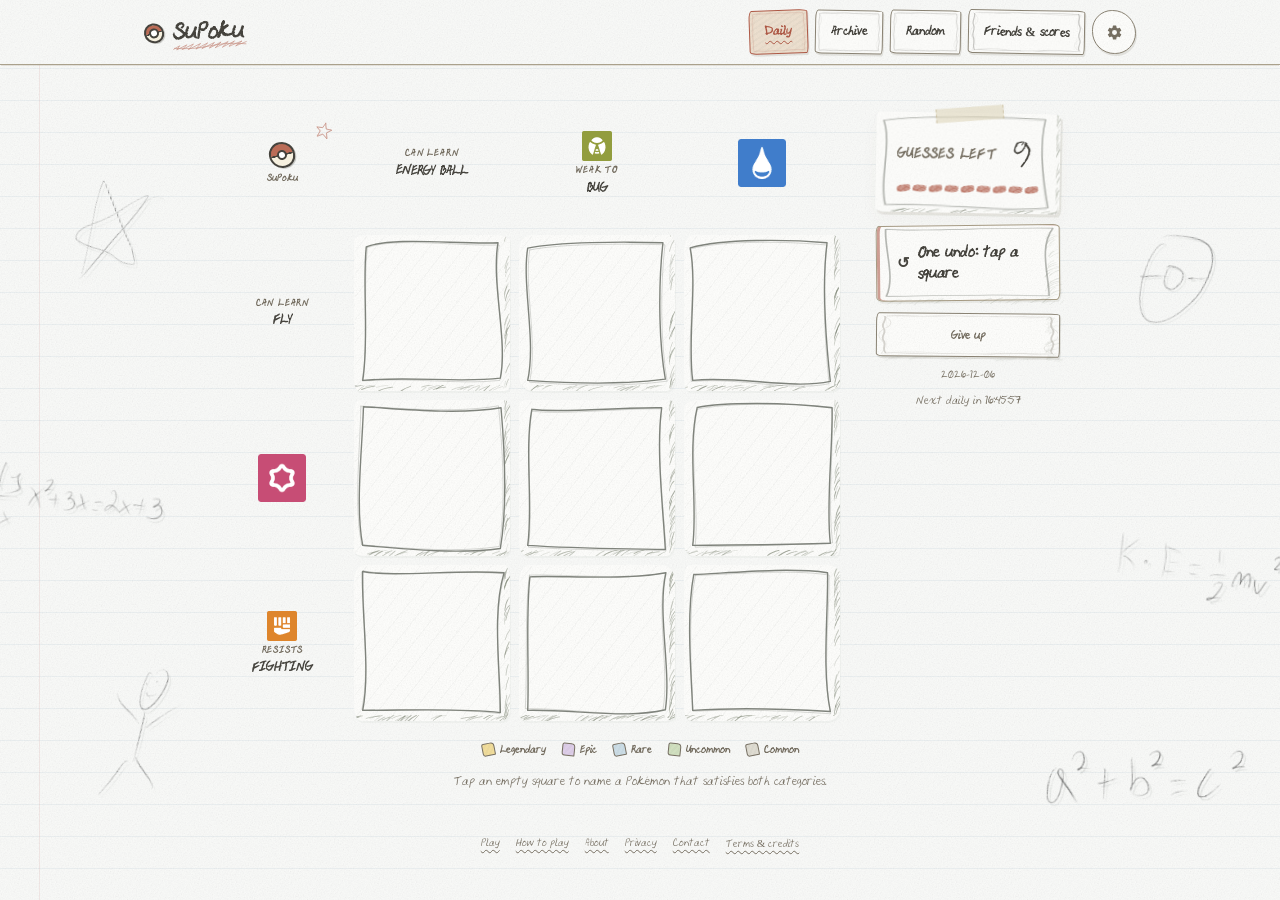
==== index.html @ bc1ccc9e "Initial commit: SuPoku daily Pokémon trivia grid Includes saved progress across reloads, a daily puz" ====
<!DOCTYPE html>
<html lang="en">
<head>
<meta charset="utf-8">
<meta name="viewport" content="width=device-width, initial-scale=1">
<title>SuPoku</title>
<meta name="description" content="Play SuPoku, a daily Pokémon trivia grid. Match row and column clues, find nine Pokémon, and try a fresh random puzzle in a paper-and-pencil style.">
<script src="theme.js"></script>
<script src="api-config.js"></script>
<script src="api-client.js"></script>
<link rel="stylesheet" href="style.css">
<link rel="stylesheet" href="social.css">
<!-- SITE META START -->
<!-- SITE META END -->
</head>
<body>

<header class="topbar">
  <div class="brand"><span class="ball"></span> SuPoku</div>
  <div class="topbar-actions">
    <button id="btn-daily" class="pill is-active">Daily</button>
    <button id="btn-archive" class="pill">Archive</button>
    <button id="btn-random" class="pill">Random</button>
    <button id="btn-community" class="pill">Friends & scores</button>

    <div class="settings">
      <button id="btn-settings" class="cog" aria-label="Settings" aria-expanded="false">
        <svg viewBox="0 0 24 24" width="17" height="17" aria-hidden="true">
          <path fill="currentColor" d="M19.4 13a7.8 7.8 0 0 0 0-2l2-1.6a.5.5 0 0 0 .1-.6l-1.9-3.2a.5.5 0 0 0-.6-.2l-2.4 1a7.4 7.4 0 0 0-1.7-1L14.5 2.6a.5.5 0 0 0-.5-.4h-3.8a.5.5 0 0 0-.5.4L9.3 5.4a7.4 7.4 0 0 0-1.7 1l-2.4-1a.5.5 0 0 0-.6.2L2.7 8.8a.5.5 0 0 0 .1.6L4.8 11a7.8 7.8 0 0 0 0 2l-2 1.6a.5.5 0 0 0-.1.6l1.9 3.2a.5.5 0 0 0 .6.2l2.4-1a7.4 7.4 0 0 0 1.7 1l.4 2.8a.5.5 0 0 0 .5.4h3.8a.5.5 0 0 0 .5-.4l.4-2.8a7.4 7.4 0 0 0 1.7-1l2.4 1a.5.5 0 0 0 .6-.2l1.9-3.2a.5.5 0 0 0-.1-.6ZM12 15.5A3.5 3.5 0 1 1 15.5 12 3.5 3.5 0 0 1 12 15.5Z"/>
        </svg>
      </button>

      <div class="settings-pop" id="settings-pop" hidden>
        <div class="set-title">Appearance</div>
        <label class="switch-row theme-switch">
          <span>Dark theme</span>
          <input type="checkbox" id="opt-dark" data-theme-toggle>
          <span class="switch" aria-hidden="true"></span>
        </label>
        <div class="set-title">Images</div>
        <label class="switch-row">
          <span>Pixel sprites</span>
          <input type="checkbox" id="opt-sprites">
          <span class="switch" aria-hidden="true"></span>
        </label>
        <p class="set-note">Off uses the official 2D artwork.</p>
      </div>
    </div>
  </div>
</header>

<!-- Hand-drawn decorations supplied for this page; they sit behind the game and never capture taps. -->
<div class="doodle-layer" aria-hidden="true">
  <img class="doodle doodle-star" src="assets/doodles/01star.png" alt="">
  <img class="doodle doodle-eye" src="assets/doodles/03eye.png" alt="">
  <img class="doodle doodle-differential" src="assets/doodles/02differentialequation.png" alt="">
  <img class="doodle doodle-kinetic" src="assets/doodles/06kineticenergy.png" alt="">
  <img class="doodle doodle-stick" src="assets/doodles/04stickfigure.png" alt="">
  <img class="doodle doodle-pythagorean" src="assets/doodles/05pythagoreantheorem.png" alt="">
</div>

<main id="app" hidden>
  <div class="board-wrap">
    <div class="board" id="board"><!-- built by app.js --></div>

    <aside class="scorepanel">
      <div class="panel-card guess-card">
        <div class="guess-head">
          <span class="score-label">Guesses left</span>
          <span class="score-value" id="guesses">9</span>
        </div>
        <div class="pips" id="pips"></div>
      </div>

      <div class="panel-card undo-card" id="undo-card">
        <span class="undo-icon" aria-hidden="true">&#8634;</span>
        <span id="undo-note">One undo</span>
      </div>

      <button id="btn-giveup" class="ghost wide">Give up</button>
      <div class="score-sub" id="puzzle-id"></div>
      <div class="score-sub next-daily" id="next-daily" aria-live="off"></div>
    </aside>
  </div>

  <div class="legend" id="legend"></div>

  <p class="hint" id="hint">Tap an empty square to name a Pokémon that satisfies both categories.</p>
</main>

<div id="loading" class="loading">Loading the Pokédex…</div>
<noscript><p class="hint">SuPoku needs JavaScript to run the puzzle. You can still read <a href="how-to-play.html">how to play</a> and the site information below.</p></noscript>

<!-- Guess dialog -->
<div class="overlay" id="overlay" hidden>
  <div class="sheet" role="dialog" aria-modal="true" aria-labelledby="sheet-title">
    <button class="sheet-close" id="sheet-close" aria-label="Close">&times;</button>
    <div class="sheet-crit" id="sheet-title">
      <div class="crit"><span id="c-row-icon"></span><span class="crit-top" id="c-row-top"></span><span class="crit-main" id="c-row"></span></div>
      <span class="crit-x">&times;</span>
      <div class="crit"><span id="c-col-icon"></span><span class="crit-top" id="c-col-top"></span><span class="crit-main" id="c-col"></span></div>
    </div>
    <div class="answer-count" id="answer-count"></div>
    <div class="sheet-miss" id="sheet-miss" hidden></div>
    <button id="btn-undo-square" class="undo-square" hidden>&#8634; Undo this square</button>
    <input id="search" type="text" placeholder="Search all 1330 Pokémon…" autocomplete="off" spellcheck="false">
    <ul id="results" class="results"></ul>
  </div>
</div>

<!-- Result summary -->
<div class="overlay" id="done-overlay" hidden>
  <div class="sheet sheet-done">
    <button class="sheet-close" id="done-close" aria-label="Close">&times;</button>
    <div id="done-main">
      <h2 id="done-title">Grid complete</h2>
      <p id="done-sub"></p>
      <div id="done-grid" class="done-grid"></div>
      <p class="done-tip">Tap any square to see every answer.</p>
      <p class="done-score" id="done-score"></p>
      <p class="done-hint" id="done-hint"></p>
      <button id="btn-again" class="primary">New random grid</button>
      <p class="done-next" id="done-next"></p>
    </div>
    <div id="done-answers" class="done-answers" hidden>
      <button id="answers-back" class="ghost answers-back" type="button">&larr; Back to results</button>
      <h2 id="answers-title" class="answers-title"></h2>
      <p id="answers-meta" class="answers-meta"></p>
      <ul id="answers-list" class="results answers-list"></ul>
      <p id="answers-note" class="answers-note"></p>
    </div>
  </div>
</div>

<!-- Puzzle archive -->
<div class="overlay" id="archive-overlay" hidden>
  <div class="sheet sheet-archive" role="dialog" aria-modal="true" aria-labelledby="archive-heading">
    <button class="sheet-close" id="archive-close" aria-label="Close">&times;</button>
    <h2 id="archive-heading">Puzzle archive</h2>
    <p class="archive-sub">Replay any past daily grid for practice. Archive games are saved in this browser and do not count toward the leaderboard.</p>
    <form id="archive-form" class="archive-form">
      <label for="archive-date">Pick a date</label>
      <input type="date" id="archive-date" required>
      <button class="primary">Play</button>
    </form>
    <ul id="archive-list" class="archive-list"></ul>
  </div>
</div>

<!-- Undo confirmation -->
<div class="overlay" id="confirm-overlay" hidden>
  <div class="sheet sheet-confirm" role="dialog" aria-modal="true">
    <h2>Undo this square?</h2>
    <p id="confirm-sub"></p>
    <div class="confirm-actions">
      <button id="btn-confirm-no" class="ghost">Keep it</button>
      <button id="btn-confirm-yes" class="primary">Undo it</button>
    </div>
  </div>
</div>

<div id="toast" class="toast" hidden></div>

<script src="app.js?v=archive-1"></script>
<script src="social.js"></script>
<!-- SITE FOOTER START -->
<footer class="site-footer"><nav aria-label="Site information"><a href="index.html">Play</a><a href="how-to-play.html">How to play</a><a href="about.html">About</a><a href="privacy.html">Privacy</a><a href="contact.html">Contact</a><a href="terms.html">Terms & credits</a></nav></footer>
<!-- SITE FOOTER END -->
</body>
</html>
---- style.css ----
@font-face {
  font-family: "Scapholene";
  src: url("assets/fonts/Scapholene.ttf") format("truetype");
  font-weight: 400;
  font-style: normal;
  font-display: swap;
}

:root {
  --bg: #f3efe5;
  --card: #faf7ef;
  --ink: #45433d;
  --muted: #756e61;
  --line: #bab2a1;
  --accent: #ad5845;
  --bad: #a34449;

  --radius: 14px;
  --radius-sm: 10px;

  /* Board metrics. The row-header column is narrower than the play squares so
     the squares get the space, and the Pokemon sits small inside its square. */
  --cell: 116px;
  --head: 96px;
  --gap: 8px;
  --mon: 54px;

  --shadow-sm: 0 1px 2px rgba(16, 24, 40, .05);
  --shadow-md: 0 4px 14px rgba(16, 24, 40, .07);
  --shadow-lg: 0 18px 46px rgba(16, 24, 40, .22);
}

* { box-sizing: border-box; }

/* author display rules must not defeat the hidden attribute */
[hidden] { display: none !important; }

body {
  margin: 0;
  font-family: "Segoe Print", "Bradley Hand", "Chalkboard SE", cursive;
  background: var(--bg);
  color: var(--ink);
  -webkit-font-smoothing: antialiased;
  -webkit-tap-highlight-color: transparent;
}

button { font-family: inherit; }

/* ------------------------------------------------------------- topbar --- */
.topbar {
  display: flex; align-items: center; justify-content: space-between;
  gap: 16px; padding: 11px 20px;
  background: var(--card); border-bottom: 1px solid var(--line);
  position: sticky; top: 0; z-index: 40;
}
.brand {
  display: flex; align-items: center; gap: 9px;
  font-size: 18px; font-weight: 800; letter-spacing: -.01em;
}
.ball {
  width: 20px; height: 20px; border-radius: 50%; flex: none;
  background: linear-gradient(180deg, var(--accent) 0 48%, #fff 48% 52%, #f3f5f8 52% 100%);
  border: 2px solid var(--ink); position: relative;
}
.ball::after {
  content: ""; position: absolute; inset: 0; margin: auto;
  width: 6px; height: 6px; border-radius: 50%;
  background: #fff; border: 2px solid var(--ink);
}
.topbar-actions { display: flex; gap: 7px; align-items: center; }

.pill {
  border: 1px solid var(--line); background: var(--card); color: var(--muted);
  font: inherit; font-size: 13px; font-weight: 600;
  padding: 7px 15px; border-radius: 999px; cursor: pointer;
  transition: background .12s, color .12s, border-color .12s;
}
.pill:hover { color: var(--ink); }
.pill.is-active { background: var(--ink); border-color: var(--ink); color: #fff; }

/* ------------------------------------------------------------ settings --- */
.settings { position: relative; }
.cog {
  display: flex; align-items: center; justify-content: center;
  width: 33px; height: 33px; padding: 0;
  border: 1px solid var(--line); border-radius: 50%;
  background: var(--card); color: var(--muted); cursor: pointer;
  transition: color .12s, border-color .12s;
}
.cog:hover, .cog[aria-expanded="true"] { color: var(--ink); border-color: var(--muted); }

.settings-pop {
  position: absolute; top: 42px; right: 0; z-index: 60;
  width: 212px; padding: 13px 14px;
  background: var(--card); border: 1px solid var(--line);
  border-radius: 12px; box-shadow: var(--shadow-lg);
}
.set-title {
  font-size: 10px; font-weight: 700; letter-spacing: .08em;
  text-transform: uppercase; color: var(--muted); margin-bottom: 9px;
}
.switch-row {
  display: flex; align-items: center; justify-content: space-between;
  gap: 10px; font-size: 13px; font-weight: 600; cursor: pointer;
}
.switch-row input { position: absolute; opacity: 0; pointer-events: none; }
.switch {
  position: relative; flex: none; width: 38px; height: 22px;
  border-radius: 999px; background: var(--line); transition: background .15s;
}
.switch::after {
  content: ""; position: absolute; top: 3px; left: 3px;
  width: 16px; height: 16px; border-radius: 50%;
  background: #fff; box-shadow: 0 1px 3px rgba(0, 0, 0, .25);
  transition: transform .15s;
}
.switch-row input:checked + .switch { background: var(--accent); }
.switch-row input:checked + .switch::after { transform: translateX(16px); }
.switch-row input:focus-visible + .switch { outline: 2px solid var(--ink); outline-offset: 2px; }
.set-note { margin: 9px 0 0; font-size: 11px; color: var(--muted); line-height: 1.45; }

/* -------------------------------------------------------------- board --- */
main { padding: 26px 16px 56px; }

.board-wrap {
  display: flex; align-items: flex-start; justify-content: center;
  gap: 26px; flex-wrap: wrap;
}

.board {
  display: grid;
  grid-template-columns: var(--head) repeat(3, var(--cell));
  grid-template-rows: var(--head) repeat(3, var(--cell));
  gap: var(--gap);
}

/* category headers */
.cat {
  display: flex; flex-direction: column; align-items: center; justify-content: center;
  gap: 3px; padding: 4px; text-align: center; line-height: 1.15;
  overflow: hidden;
}
.cat-top {
  font-size: 9px; font-weight: 700; letter-spacing: .08em;
  color: var(--muted); text-transform: uppercase;
}
.cat-main {
  font-size: 13px; font-weight: 800; text-transform: uppercase;
  letter-spacing: -.01em; overflow-wrap: anywhere;
}
.cat-icon { width: 30px; height: 30px; object-fit: contain; margin-bottom: 1px; }
/* a plain type clue is shown as its icon alone, so give it the whole square */
.cat-icon-solo { width: 48px; height: 48px; object-fit: contain; }
.crit-icon-solo { width: 42px; height: 42px; object-fit: contain; }

/* inline type icon, used in search results */
.ticon { width: 16px; height: 16px; object-fit: contain; vertical-align: -3px; }
.crit-icon { width: 28px; height: 28px; object-fit: contain; margin-bottom: 3px; }

.corner {
  display: flex; flex-direction: column; align-items: center; justify-content: center;
  gap: 5px;
}
.corner .ball { width: 26px; height: 26px; }
.corner small {
  font-size: 10px; font-weight: 800; color: var(--muted);
  letter-spacing: .02em;
}

/* play squares */
.cell {
  position: relative;
  background: var(--card); border: 1px solid var(--line);
  border-radius: var(--radius-sm); box-shadow: var(--shadow-sm);
  cursor: pointer; padding: 6px 5px; overflow: hidden;
  display: flex; flex-direction: column; align-items: center; justify-content: center;
  gap: 3px;
  transition: box-shadow .12s, border-color .12s, transform .12s;
}
.cell:hover:not(.filled):not(.locked) {
  border-color: var(--accent);
  box-shadow: 0 0 0 2px rgba(227, 53, 13, .16), var(--shadow-sm);
}
.cell.filled, .cell.locked { cursor: default; }
.cell img { width: var(--mon); height: var(--mon); object-fit: contain; }
.cell .cname {
  font-size: 9.5px; font-weight: 700; text-align: center; line-height: 1.2;
  max-width: 100%; overflow: hidden; overflow-wrap: anywhere;
  display: -webkit-box; -webkit-line-clamp: 2; -webkit-box-orient: vertical;
}
.cell.miss { background: #fdf0f1; border-color: #f0c8cd; }
.cell.miss .cname { color: var(--bad); }

/* a filled square you can still spend the undo on */
.cell.undoable { cursor: pointer; }
.cell.undoable:hover { box-shadow: 0 0 0 2px rgba(123, 135, 148, .35), var(--shadow-sm); }

/* a square whose free retry has been spent */
.cell.used-retry::after {
  content: ""; position: absolute; top: 6px; right: 6px;
  width: 6px; height: 6px; border-radius: 50%; background: #e78b96;
}

@keyframes shake {
  0%,100% { transform: translateX(0); }
  25% { transform: translateX(-6px); }
  75% { transform: translateX(6px); }
}
.shake { animation: shake .28s; }

/* ------------------------------------------------------------- rarity --- */
/* Tint by how many other players gave the same answer. */
.cell.tier-legendary,
.cell.tier-epic,
.cell.tier-rare,
.cell.tier-uncommon,
.cell.tier-common { border-width: 2px; }

.tier-legendary { background: #ffd873; border-color: #c08a00; }
.tier-epic      { background: #d7bdfa; border-color: #6d28d9; }
.tier-rare      { background: #a9d2fb; border-color: #1667c8; }
.tier-uncommon  { background: #98e3b0; border-color: #17833f; }
.tier-common    { background: #cfd8e5; border-color: #74839a; }

.rarity {
  position: absolute; top: 5px; left: 5px;
  font-size: 9px; font-weight: 800;
  padding: 1.5px 5px; border-radius: 6px;
  background: #fff; color: var(--ink);
  box-shadow: 0 1px 2px rgba(0, 0, 0, .14);
}

.legend {
  display: flex; flex-wrap: wrap; gap: 7px 15px;
  justify-content: center; margin-top: 24px;
  font-size: 10.5px; font-weight: 600; color: var(--muted);
}
.legend-item { display: flex; align-items: center; gap: 5px; }
.legend-item i {
  width: 13px; height: 13px; border-radius: 3px;
  border: 1px solid; display: inline-block;
}

/* ---------------------------------------------------------- scorepanel --- */
.scorepanel { display: flex; flex-direction: column; gap: 9px; width: 166px; }

.panel-card {
  background: var(--card); border: 1px solid var(--line);
  border-radius: 12px; padding: 12px 14px; box-shadow: var(--shadow-sm);
}

.guess-head { display: flex; align-items: baseline; justify-content: space-between; gap: 8px; }
.score-label {
  font-size: 10px; font-weight: 700; letter-spacing: .07em;
  color: var(--muted); text-transform: uppercase; line-height: 1.3;
}
.score-value { font-size: 30px; font-weight: 800; line-height: 1; font-variant-numeric: tabular-nums; }

/* nine bars, one per guess, dimming as they are spent */
.pips { display: flex; gap: 4px; margin-top: 11px; }
.pip { flex: 1; height: 5px; border-radius: 3px; background: var(--accent); }
.pip.spent { background: var(--line); }

.undo-card {
  display: flex; align-items: center; gap: 8px;
  font-size: 12px; font-weight: 600; padding: 11px 13px;
}
.undo-icon { font-size: 15px; line-height: 1; }
.undo-card.is-ready { color: var(--ink); box-shadow: inset 3px 0 0 var(--accent), var(--shadow-sm); }
.undo-card.is-spent { color: var(--muted); border-style: dashed; background: transparent; box-shadow: none; }
.undo-card.is-spent .undo-icon { opacity: .45; }

.score-sub { font-size: 11px; color: var(--muted); text-align: center; }

.ghost {
  border: 1px solid var(--line); background: var(--card); color: var(--muted);
  font: inherit; font-size: 12px; font-weight: 600;
  padding: 10px 14px; border-radius: 10px; cursor: pointer;
  transition: color .12s, border-color .12s;
}
.ghost:hover { color: var(--bad); border-color: var(--bad); }
.ghost:disabled { opacity: .4; cursor: default; }
.ghost:disabled:hover { color: var(--muted); border-color: var(--line); }
.ghost.wide { width: 100%; }

.hint { text-align: center; color: var(--muted); font-size: 12.5px; margin-top: 18px; }
.loading { text-align: center; padding: 80px 20px; color: var(--muted); }

/* -------------------------------------------------------------- sheet --- */
.overlay {
  position: fixed; inset: 0; background: rgba(20, 28, 38, .55);
  display: flex; align-items: flex-start; justify-content: center;
  padding: 7vh 14px 14px; z-index: 50;
  overflow-y: auto;
}
.sheet {
  background: var(--card); border-radius: var(--radius); width: 100%; max-width: 430px;
  padding: 22px; position: relative; box-shadow: var(--shadow-lg);
}
.sheet-close {
  position: absolute; top: 8px; right: 10px; border: 0; background: none;
  width: 32px; height: 32px; font-size: 24px; line-height: 1;
  color: var(--muted); cursor: pointer;
}
.sheet-close:hover { color: var(--ink); }

.sheet-crit { display: flex; align-items: center; justify-content: center; gap: 14px; margin-bottom: 16px; }
.crit { text-align: center; flex: 1; min-width: 0; }
.crit-top {
  display: block; font-size: 9.5px; font-weight: 700; letter-spacing: .09em;
  color: var(--muted); text-transform: uppercase;
}
.crit-main { display: block; font-size: 15px; font-weight: 800; text-transform: uppercase; overflow-wrap: anywhere; }
.crit-x { color: var(--muted); font-size: 18px; flex: none; }

.answer-count {
  text-align: center; font-size: 12px; font-weight: 600; color: var(--muted);
  margin: -6px 0 13px;
}
.sheet-miss {
  text-align: center; font-size: 12.5px; font-weight: 600;
  color: var(--bad); margin: -6px 0 12px;
}
.undo-square {
  display: block; margin: 0 auto 12px;
  border: 1px solid var(--line); background: var(--card); color: var(--muted);
  font: inherit; font-size: 12px; font-weight: 600;
  padding: 8px 14px; border-radius: 8px; cursor: pointer;
}
.undo-square:hover { color: var(--ink); border-color: var(--muted); }

#search {
  width: 100%; font: inherit; font-size: 16px; padding: 11px 13px;
  border: 1px solid var(--line); border-radius: 9px; outline: none;
}
#search:focus { border-color: var(--accent); }

.results { list-style: none; margin: 10px 0 0; padding: 0; max-height: 44vh; overflow-y: auto; }
.results li {
  display: flex; align-items: center; gap: 10px; padding: 6px 8px;
  border-radius: 8px; cursor: pointer;
}
.results li:hover, .results li.sel { background: #f1f4f9; }
.results img { width: 40px; height: 40px; object-fit: contain; flex: none; }
.results .rname { font-size: 14px; font-weight: 600; }
.results .rmeta { font-size: 11px; color: var(--muted); }
.results .empty { color: var(--muted); font-size: 13px; padding: 10px 8px; cursor: default; }

/* --------------------------------------------------------- done sheet --- */
.sheet-done { text-align: center; max-width: 400px; }
.sheet-done h2 { margin: 4px 0 4px; font-size: 22px; }
.sheet-done p { margin: 0 0 14px; color: var(--muted); font-size: 14px; }
.done-grid {
  display: grid; grid-template-columns: repeat(3, 1fr); gap: 6px;
  margin-bottom: 16px; font-size: 11px;
}
.done-grid > button {
  background: #f1f4f9; border-radius: 8px; padding: 8px 4px;
  display: flex; flex-direction: column; align-items: center; gap: 3px;
}
.done-grid img { width: 42px; height: 42px; object-fit: contain; }
.done-grid img.faded { opacity: .45; }
.done-grid .miss-txt { color: var(--muted); }
.done-score { margin: 0 0 6px; font-size: 12.5px; font-weight: 700; color: var(--ink); }
.done-hint { font-size: 12px; color: var(--muted); margin: 0 0 14px; }

/* nearest-neighbour only where a real pixel sprite is being shown */
body.pixel-art img.poke, img.poke.is-sprite { image-rendering: pixelated; }

.sheet-confirm { text-align: center; max-width: 360px; }
.sheet-confirm h2 { margin: 4px 0 8px; font-size: 19px; }
.sheet-confirm p { margin: 0 0 18px; color: var(--muted); font-size: 13.5px; }
.confirm-actions { display: flex; gap: 10px; }
.confirm-actions .ghost, .confirm-actions .primary { flex: 1; padding: 11px 14px; }

.primary {
  border: 0; background: var(--accent); color: #fff; font: inherit;
  font-size: 14px; font-weight: 700; padding: 12px 22px;
  border-radius: 10px; cursor: pointer; width: 100%;
}
.primary:hover { filter: brightness(1.06); }

/* -------------------------------------------------------------- toast --- */
.toast {
  position: fixed; left: 50%; bottom: 22px; transform: translateX(-50%);
  background: var(--ink); color: #fff; font-size: 13px; font-weight: 600;
  padding: 11px 18px; border-radius: 10px; z-index: 80;
  box-shadow: 0 8px 24px rgba(0, 0, 0, .25); max-width: calc(100vw - 28px);
  text-align: center;
}
.toast b { color: #ffb4a6; }

/* Sketchbook finish: local paper grain, uneven pencil contours, soft pigment. */
body {
  min-height: 100vh;
  background-image: url("assets/paper-grain.svg"),
    radial-gradient(ellipse at 45% 20%, #fffdf680, transparent 75%);
}

.topbar {
  background: var(--bg) url("assets/paper-grain.svg");
  border-bottom: 1px solid #aaa18c;
  box-shadow: 0 2px 0 -1px #aaa18c40;
  padding: 14px max(24px, calc((100vw - 1000px) / 2));
}
.brand { font-size: 24px; font-weight: 700; transform: rotate(-2deg); }
.ball {
  border-radius: 48% 52% 46% 54%;
  background: linear-gradient(175deg, #ba6c57 0 46%, var(--ink) 47% 53%, #f6f0df 54%);
  box-shadow: 1px 1px 0 #45433d40;
}
.pill, .cog, .ghost, .undo-square, .primary {
  border: 1px solid #898273;
  border-radius: 5px 12px 4px 10px / 10px 4px 12px 5px;
  background-image: url("assets/paper-grain.svg");
  box-shadow: 1px 2px 0 #514a3520;
}
.pill { color: var(--ink); }
.pill.is-active {
  color: var(--accent); border-color: var(--accent); background-color: #efe1cf;
  background-image: repeating-linear-gradient(-38deg, transparent 0 4px, #ad584510 4px 5px);
  transform: rotate(-2deg);
}
.cog { border-radius: 46% 54% 48% 52%; }
.cell {
  border: 1.5px solid #8c877a;
  border-radius: 4px 8px 5px 9px / 8px 4px 9px 4px;
  background-image: url("assets/paper-grain.svg");
  box-shadow: 1px 2px 0 #61564020, inset 0 0 15px #aa926708;
}
.cell:nth-child(3n) { border-radius: 8px 4px 9px 3px / 4px 9px 3px 8px; }
.cell::before {
  content: ""; position: absolute; inset: 2px; pointer-events: none;
  border: 1px solid #655b4220; border-radius: inherit;
}
.cell:hover:not(.filled):not(.locked) {
  background-color: #f2e8d6; border-color: var(--accent);
  box-shadow: 1px 2px 0 #ad584535; transform: translateY(-2px);
}
.cat-main, .crit-main { font-weight: 700; }
.cat-icon, .cat-icon-solo, .crit-icon, .crit-icon-solo { filter: saturate(.7); }
.panel-card, .settings-pop, .sheet {
  background-image: url("assets/paper-grain.svg");
  border: 1px solid #a59a83;
  border-radius: 3px 7px 4px 9px / 8px 3px 8px 4px;
  box-shadow: 2px 3px 0 #675b3c13, 0 8px 18px #675b3c09;
}
.scorepanel { padding-top: 12px; }
.guess-card { position: relative; padding-top: 19px; transform: rotate(1deg); }
.guess-card::before {
  content: ""; position: absolute; top: -7px; left: 32%; width: 36%; height: 14px;
  background: #dbc89c85; border-left: 1px dashed #b3a17970; border-right: 1px dashed #b3a17970;
  transform: rotate(-5deg);
}
.score-value { font-weight: 400; }
.pip { border-radius: 40% 20% 30% 10%; height: 6px; transform: rotate(-6deg); }
.pip:nth-child(even) { transform: rotate(4deg); }
.undo-card.is-ready { box-shadow: inset 3px 0 0 #ad584590, 1px 2px 0 #514a3515; }
.legend { margin-top: 30px; }
.legend-item i { border-radius: 35% 20% 30% 15%; background-image: url("assets/paper-grain.svg"); }
.hint { max-width: 540px; margin: 20px auto 0; line-height: 1.8; }
.tier-legendary { background-color: #f0dc9b; border-color: #a58a3f; }
.tier-epic { background-color: #ddcde8; border-color: #9377a4; }
.tier-rare { background-color: #cbdce5; border-color: #6b8fa5; }
.tier-uncommon { background-color: #d0dfbf; border-color: #7e9568; }
.tier-common { background-color: #dedbd1; border-color: #938d7e; }
.cell.miss { background-color: #f1dcd5; border-color: #bf8782; }
.rarity { background: #faf7efd9; box-shadow: none; border-radius: 2px 5px 3px 4px; }
.overlay { background: #3e392c66; backdrop-filter: blur(2px); }
.sheet { box-shadow: 5px 8px 0 #30261618, 0 18px 50px #30261626; }
#search {
  color: var(--ink); background: #fffdf660 url("assets/paper-grain.svg");
  border: 1px solid #9e9380; border-bottom: 2px solid #807563;
  border-radius: 5px 3px 8px 3px;
}
#search::placeholder { color: var(--muted); opacity: 1; }
.results li:hover, .results li.sel, .done-grid > button { background: #e9e1d1; }
.primary { border-color: #8c4839; }
.toast { background: #514c42 url("assets/paper-grain.svg"); border-radius: 4px 9px 5px 7px; }
button:focus-visible, .cell:focus-visible, #search:focus-visible {
  outline: 2px dashed var(--accent); outline-offset: 4px;
}
@media (prefers-reduced-motion: reduce) {
  *, *::before, *::after { animation: none !important; transition: none !important; }
}

/* Size the grid from its container, including when scrollbars take up space. */
html { -webkit-text-size-adjust: 100%; }
body { min-height: 100svh; }
main {
  width: 100%; max-width: 1040px; margin-inline: auto;
  padding: clamp(18px, 4svh, 48px) 24px max(20px, env(safe-area-inset-bottom));
}
.topbar {
  padding-block: 10px;
  padding-left: max(16px, env(safe-area-inset-left), calc((100% - 992px) / 2));
  padding-right: max(16px, env(safe-area-inset-right), calc((100% - 992px) / 2));
}
.brand { white-space: nowrap; }
.topbar-actions { flex: none; }
.pill, .cog, .ghost, .primary, .undo-square, .sheet-close { min-height: 44px; }
.cog, .sheet-close { width: 44px; }
.settings-pop { top: calc(100% + 10px); max-width: calc(100vw - 32px); }
.board-wrap { flex-wrap: nowrap; gap: clamp(18px, 3vw, 36px); }
.board {
  width: min(62vw, max(340px, calc(100svh - 230px)), 620px);
  flex: none; aspect-ratio: 1;
  grid-template-columns: minmax(0, .8fr) repeat(3, minmax(0, 1fr));
  grid-template-rows: minmax(0, .8fr) repeat(3, minmax(0, 1fr));
  gap: clamp(5px, 1vw, 9px);
}
.cat, .cell { min-width: 0; min-height: 0; }
.cell img { width: min(48%, 72px); height: auto; aspect-ratio: 1; flex-shrink: 1; min-height: 0; }
.cell .cname { font-size: clamp(9px, .85vw, 12px); }
.cat-main { font-size: clamp(11px, 1.1vw, 15px); }
.cat-top { font-size: clamp(8px, .8vw, 10px); }
.scorepanel { width: 184px; flex: none; padding-top: 12px; gap: 12px; }
.score-label { font-size: 11px; }
.undo-card { line-height: 1.6; }
.legend { margin-top: 22px; font-size: 11px; gap: 7px 16px; }
.hint { margin-top: 14px; font-size: 13px; }
.overlay {
  padding: max(16px, env(safe-area-inset-top)) max(12px, env(safe-area-inset-right)) max(16px, env(safe-area-inset-bottom)) max(12px, env(safe-area-inset-left));
  align-items: center; overscroll-behavior: contain;
}
.sheet { max-height: calc(100dvh - 32px); overflow-y: auto; overscroll-behavior: contain; }
.sheet-crit { padding-inline: 16px; }
.sheet-close { top: 2px; right: 2px; }
.results { max-height: min(44dvh, 380px); overscroll-behavior: contain; }
.results li { min-height: 48px; }
#search { min-height: 48px; }

@media (max-width: 759px) {
  main { padding: 18px 12px max(16px, env(safe-area-inset-bottom)); }
  .board-wrap { flex-direction: column; align-items: center; gap: 18px; }
  .board {
    /* Keep the board large enough to read on short screens; the page can scroll. */
    width: min(100%, 500px, max(280px, calc(100svh - 280px)));
  }
  .scorepanel {
    width: min(100%, 500px, max(280px, calc(100svh - 280px)));
    padding-top: 0; display: grid; grid-template-columns: minmax(0, 1fr) minmax(0, 1fr);
    gap: 8px 10px; align-items: stretch;
  }
  .guess-card { grid-row: span 2; display: flex; flex-direction: column; justify-content: center; padding: 16px 12px; }
  .guess-head { gap: 5px; }
  .score-label { font-size: 10px; }
  .undo-card { padding: 6px 10px; font-size: 11px; line-height: 1.4; }
  .scorepanel .ghost.wide { width: 100%; padding: 5px 10px; }
  .score-sub { grid-column: 1 / -1; font-size: 10px; }
  .legend { margin-top: 16px; font-size: 10px; gap: 5px 12px; }
  .hint { font-size: 12px; max-width: 440px; margin-top: 10px; line-height: 1.6; }
  .cat-main { font-size: clamp(10px, 2.5vw, 13px); }
  .cat-top { font-size: clamp(8px, 1.8vw, 9px); letter-spacing: .03em; }
  .cell .cname { font-size: clamp(8px, 2vw, 11px); }
  .rarity { font-size: 8px; padding: 1px 3px; top: 3px; left: 3px; }
  .cat-icon { width: 25px; height: 25px; }
  .cat-icon-solo { width: 38px; height: 38px; }
  .corner small { font-size: 9px; }
}
@media (max-width: 400px) {
  .topbar { padding-inline: 10px; gap: 6px; }
  .brand { font-size: 18px; gap: 5px; }
  .topbar-actions { gap: 5px; }
  .pill { padding: 6px 9px; font-size: 12px; }
  .cat { padding: 2px; gap: 2px; }
  .cell { padding: 4px 3px; gap: 2px; }
  .sheet { padding: 22px 12px 14px; }
  .crit-main { font-size: 12px; }
}
@media (max-height: 500px) and (min-width: 600px) {
  main { padding-top: 12px; }
  .board-wrap { flex-direction: row; align-items: flex-start; }
  .board { width: min(55%, max(260px, calc(100svh - 90px))); }
  .scorepanel { display: flex; width: 170px; padding-top: 10px; }
  .legend { margin-top: 14px; }
  .overlay { align-items: flex-start; }
}
@media (max-width: 400px) and (max-height: 650px) {
  main { padding-top: 10px; padding-bottom: 10px; }
  .board { width: min(100%, max(260px, calc(100svh - 305px))); }
  .board-wrap { gap: 12px; }
  .guess-card { padding: 12px 8px; }
  .score-value { font-size: 26px; }
  .legend { margin-top: 10px; font-size: 9px; gap: 4px 9px; }
  .legend-item { gap: 4px; }
  .legend-item i { width: 10px; height: 10px; }
  .hint { margin-top: 8px; font-size: 10px; line-height: 1.5; }
}

/* Crawlable information pages keep the same sketchbook treatment. */
a { color: var(--accent); text-underline-offset: 3px; }
a:focus-visible { outline: 2px dashed var(--accent); outline-offset: 4px; }
.info-page .brand { color: var(--ink); text-decoration: none; }
.info-page .topbar > .pill { display: inline-flex; align-items: center; text-decoration: none; }
.document-page { max-width: 760px; padding-block: 28px 32px; }
.document-page article {
  padding: clamp(18px, 4vw, 36px); background: var(--card) url("assets/paper-grain.svg");
  border: 1px solid var(--line); border-radius: 4px 9px 5px 7px;
  line-height: 1.85; font-family: "Segoe UI", system-ui, sans-serif; font-size: 16px;
  overflow-wrap: anywhere;
}
.document-page h1, .document-page h2 { font-family: "Segoe Print", "Bradley Hand", cursive; line-height: 1.5; }
.document-page h1 { font-size: clamp(25px, 5vw, 34px); margin: 0 0 20px; }
.document-page h2 { font-size: 20px; margin: 28px 0 10px; }
.document-page p { margin: 0 0 16px; }
.document-page li { margin-block: 8px; }
.document-page ul, .document-page ol { padding-left: 24px; }
.draft-note { padding: 12px; border: 1px dashed var(--accent); background: #efe1cf; }
.site-footer { max-width: 820px; margin: 0 auto; padding: 8px 12px max(14px, env(safe-area-inset-bottom)); }
.site-footer nav { display: flex; flex-wrap: wrap; justify-content: center; gap: 0 16px; }
.site-footer a { display: inline-flex; align-items: center; min-height: 44px; font-size: 11px; color: var(--muted); }
@media (max-width: 400px) { .site-footer nav { gap: 0 12px; } }

.theme-switch { margin-bottom: 16px; }
.switch-row { min-height: 44px; }
.theme-footer { text-align: center; padding: 0 12px 24px; }
:root { color-scheme: light; }
:root[data-theme="dark"] {
  color-scheme: dark;
  --bg: #242522;
  --card: #30322d;
  --ink: #e5e0d3;
  --muted: #b5b2a6;
  --line: #656759;
  --accent: #e4a28b;
  --bad: #eda4a5;
  --shadow-sm: 0 1px 2px #0003;
  --shadow-lg: 0 18px 46px #0006;
}
[data-theme="dark"] body {
  background-image: url("assets/paper-grain.svg"), radial-gradient(ellipse at 45% 20%, #d7ceb408, transparent 75%);
}
[data-theme="dark"] .topbar { border-bottom-color: var(--line); box-shadow: 0 2px 0 -1px #0005; }
[data-theme="dark"] .ball { background: linear-gradient(175deg, #ae705c 0 46%, #c6beab 47% 53%, #42443b 54%); }
[data-theme="dark"] .ball::after { background: #393b34; }
[data-theme="dark"] :is(.pill, .cog, .ghost, .undo-square) { border-color: #858674; }
[data-theme="dark"] .pill.is-active { background-color: #493b32; border-color: var(--accent); }
[data-theme="dark"] .cell { border-color: #878979; box-shadow: 1px 2px 0 #0004, inset 0 0 15px #0001; }
[data-theme="dark"] .cell::before { border-color: #cbc6af22; }
[data-theme="dark"] .cell:hover:not(.filled):not(.locked) { background-color: #454137; border-color: var(--accent); box-shadow: 1px 2px 0 #0005; }
[data-theme="dark"] :is(.panel-card, .settings-pop, .sheet) { border-color: #777866; box-shadow: 2px 3px 0 #0003, 0 8px 18px #0002; }
[data-theme="dark"] .guess-card::before { background: #ac9d6870; }
[data-theme="dark"] .undo-card.is-ready { box-shadow: inset 3px 0 0 var(--accent), 1px 2px 0 #0003; }
[data-theme="dark"] .overlay { background: #11140fd1; }
[data-theme="dark"] #search { background: #242620 url("assets/paper-grain.svg"); border-color: #8e8c77; }
[data-theme="dark"] #search:focus { border-color: var(--accent); }
[data-theme="dark"] :is(.results li:hover, .results li.sel, .done-grid > button) { background: #44463c; }
[data-theme="dark"] .primary { background-color: #a65842; color: #fff5e9; border-color: #d38d72; }
[data-theme="dark"] .tier-legendary { background-color: #554b2b; border-color: #ba9c53; }
[data-theme="dark"] .tier-epic { background-color: #4a3d56; border-color: #b79bc8; }
[data-theme="dark"] .tier-rare { background-color: #334955; border-color: #88b1c6; }
[data-theme="dark"] .tier-uncommon { background-color: #3c4c32; border-color: #a0b785; }
[data-theme="dark"] .tier-common { background-color: #44453d; border-color: #a3a08d; }
[data-theme="dark"] .cell.miss { background-color: #563738; border-color: #c98c8a; }
[data-theme="dark"] .rarity { background: #252720e8; }
[data-theme="dark"] .switch { background: #626654; }
[data-theme="dark"] .switch-row input:checked + .switch { background: #b76e55; }
[data-theme="dark"] .draft-note { background: #493b32; }
[data-theme="dark"] .theme-footer [aria-pressed="true"] { color: var(--accent); border-color: var(--accent); }

/* Retraced pencil lines stay on decorative layers, leaving text and hit areas crisp. */
:root { --pencil: #6f695a; --hatch: #766c5410; }
:root[data-theme="dark"] { --pencil: #b8b6a2; --hatch: #ddd3b510; }
.cell, [data-theme="dark"] .cell {
  border-style: solid;
  border-radius: 3% 2% 4% 2% / 2% 4% 2% 3%;
  box-shadow: 1px 2px 0 var(--hatch);
  background-image: url("assets/paper-grain.svg"), repeating-linear-gradient(128deg, transparent 0 9px, var(--hatch) 9px 10px, transparent 10px 14px);
}
.cell::before, [data-theme="dark"] .cell::before {
  inset: 0; border: 0; border-radius: 0;
  background: var(--pencil); opacity: .75;
  mask: url("assets/sketch-frame.svg") center / 100% 100% no-repeat;
}
.cell:nth-child(3n)::before { transform: rotate(180deg); }
.cell:not([class*="tier-"]):not(.miss),
[data-theme="dark"] .cell:not([class*="tier-"]):not(.miss) { border-color: transparent; }
.cell:nth-child(4n)::before { transform: scaleX(-1); }
.panel-card, .settings-pop, .sheet, .document-page article { position: relative; }
.panel-card::after, .settings-pop::after, .sheet::after, .document-page article::after {
  content: ""; position: absolute; inset: 1px; pointer-events: none;
  background: var(--pencil); opacity: .35;
  mask: url("assets/sketch-frame.svg") center / 100% 100% no-repeat;
}
.pill, .ghost, .undo-square, .primary {
  position: relative;
  border-radius: 3px 9px 2px 7px / 9px 2px 8px 3px;
}
.pill::after, .ghost::after, .undo-square::after, .primary::after {
  content: ""; position: absolute; inset: 1px; pointer-events: none;
  background: currentColor; opacity: .28;
  mask: url("assets/sketch-frame.svg") center / 100% 100% no-repeat;
}
.pill.is-active, [data-theme="dark"] .pill.is-active {
  background-image: repeating-linear-gradient(-32deg, transparent 0 3px, var(--hatch) 3px 5px), url("assets/paper-grain.svg");
  text-decoration: underline wavy; text-underline-offset: 5px; text-decoration-thickness: 1px;
}
.brand { position: relative; }
.brand::after {
  content: ""; position: absolute; left: 28px; right: -3px; bottom: -5px; height: 8px;
  background: var(--accent); opacity: .65; pointer-events: none;
  mask: url("assets/scribble.svg") center / 100% 100% no-repeat;
  transform: rotate(-2deg);
}
.pips { gap: 2px; }
.pip {
  height: 10px; border-radius: 0;
  mask: url("assets/scribble.svg") center / 100% 100% no-repeat;
}
.legend-item i {
  background-image: repeating-linear-gradient(125deg, transparent 0 2px, var(--hatch) 2px 4px);
  border-radius: 2px 4px 1px 3px; transform: rotate(-7deg);
}
.legend-item:nth-child(even) i { transform: rotate(6deg); }
.cat-main { transform: rotate(-1deg); }
.cat:nth-child(even) .cat-main { transform: rotate(1deg); }
.score-value { position: relative; left: -8px; transform: rotate(-5deg); }
#search, [data-theme="dark"] #search {
  border-bottom-style: dashed; border-bottom-width: 2px;
  border-radius: 3px 8px 2px 4px / 7px 2px 6px 3px;
}
.site-footer a { text-decoration-style: wavy; text-decoration-thickness: 1px; }

/* The supplied iPad sketches float in the page margins like notebook doodles. */
.doodle-layer {
  position: fixed; inset: 0; overflow: hidden; pointer-events: none; z-index: 0;
}
.doodle {
  position: absolute; display: block; height: auto; width: var(--doodle-size);
  opacity: .62; mix-blend-mode: multiply;
  filter: contrast(1.55) drop-shadow(var(--doodle-x, 2px) var(--doodle-y, 3px) 0 #59615b55);
  user-select: none;
}
.doodle-star {
  --doodle-size: clamp(72px, 9vw, 132px); --doodle-x: 2px; --doodle-y: 4px;
  left: max(8px, calc((100vw - 1160px) / 2)); top: 19vh; transform: rotate(-12deg);
}
.doodle-eye {
  --doodle-size: clamp(56px, 7vw, 96px); --doodle-x: 3px; --doodle-y: 2px;
  right: max(10px, calc((100vw - 1160px) / 2)); top: 25vh; transform: rotate(8deg);
}
.doodle-differential {
  --doodle-size: clamp(122px, 15vw, 220px); --doodle-x: 2px; --doodle-y: 4px;
  left: max(-28px, calc((100vw - 1330px) / 2)); top: 50vh; transform: rotate(-5deg);
}
.doodle-kinetic {
  --doodle-size: clamp(110px, 14vw, 200px); --doodle-x: 4px; --doodle-y: 3px;
  right: max(-20px, calc((100vw - 1300px) / 2)); top: 59vh; transform: rotate(4deg);
}
.doodle-stick {
  --doodle-size: clamp(72px, 9vw, 125px); --doodle-x: 2px; --doodle-y: 4px;
  left: max(12px, calc((100vw - 1120px) / 2)); bottom: 11vh; transform: rotate(-7deg);
}
.doodle-pythagorean {
  --doodle-size: clamp(132px, 17vw, 250px); --doodle-x: 3px; --doodle-y: 3px;
  right: max(-25px, calc((100vw - 1230px) / 2)); bottom: 9vh; transform: rotate(3deg);
}
body > :is(.topbar, main, .loading, .site-footer) { position: relative; z-index: 1; }
[data-theme="dark"] .topbar { z-index: 40; }
[data-theme="light"] .topbar, :root:not([data-theme="dark"]) .topbar { z-index: 40; }
[data-theme="dark"] .doodle {
  opacity: .48; mix-blend-mode: screen;
  filter: invert(1) contrast(1.55) drop-shadow(var(--doodle-x, 2px) var(--doodle-y, 3px) 0 #eee8d075);
}
@media (max-width: 759px) {
  .doodle { opacity: .42; }
  .doodle-star { --doodle-size: 64px; left: 1%; top: 18vh; }
  .doodle-eye { --doodle-size: 54px; right: 1%; top: 24vh; }
  .doodle-differential { --doodle-size: 104px; left: -9%; top: 53vh; }
  .doodle-kinetic { --doodle-size: 96px; right: -8%; top: 61vh; }
  .doodle-stick { --doodle-size: 68px; left: 2%; bottom: 10vh; }
  .doodle-pythagorean { --doodle-size: 120px; right: -10%; bottom: 8vh; }
  [data-theme="dark"] .doodle { opacity: .34; }
}
@media (max-width: 400px) {
  .doodle-star { top: 15vh; }
  .doodle-eye { top: 21vh; }
  .doodle-differential { top: 49vh; }
  .doodle-kinetic { top: 57vh; }
}

/* Correct answers sit on tiny, imperfect paper cut-outs. */
:root {
  --cutout-paper: #fffefa;
  --cutout-line: #76786f;
  --cutout-shadow: #59615b55;
}
:root[data-theme="dark"] {
  --cutout-paper: #ebe8dc;
  --cutout-line: #575b53;
  --cutout-shadow: #080b09b8;
}
.cell.filled .poke-cutout {
  position: relative; z-index: 0; isolation: isolate;
  display: flex; align-items: center; justify-content: center;
  width: min(52%, 78px); aspect-ratio: 1; flex: none;
  transform: rotate(var(--cutout-tilt, -2deg));
  /* The shadow is painted by the image below so it follows the Pokémon silhouette. */
  filter: none;
}
.cell.filled .poke-cutout::before {
  /* The mask uses the artwork's alpha channel, so the paper follows the silhouette. */
  content: ""; position: absolute; z-index: -2; inset: 0;
  background: var(--cutout-line); opacity: .65;
  -webkit-mask-image: var(--cutout-image); mask-image: var(--cutout-image);
  -webkit-mask-position: center; mask-position: center;
  -webkit-mask-repeat: no-repeat; mask-repeat: no-repeat;
  -webkit-mask-size: 100% 100%; mask-size: 100% 100%;
  transform: scale(1.14);
}
.cell.filled .poke-cutout::after {
  content: ""; position: absolute; z-index: -1; inset: 0;
  background: var(--cutout-paper);
  -webkit-mask-image: var(--cutout-image); mask-image: var(--cutout-image);
  -webkit-mask-position: center; mask-position: center;
  -webkit-mask-repeat: no-repeat; mask-repeat: no-repeat;
  -webkit-mask-size: 100% 100%; mask-size: 100% 100%;
  transform: scale(1.09);
}
.cell.filled .poke-cutout .poke {
  position: relative; z-index: 0;
  width: 100%; height: 100%; object-fit: contain;
  /* Multiple one-pixel offsets create a crisp paper border around the alpha silhouette. */
  filter:
    drop-shadow(2px 0 0 var(--cutout-paper))
    drop-shadow(-2px 0 0 var(--cutout-paper))
    drop-shadow(0 2px 0 var(--cutout-paper))
    drop-shadow(0 -2px 0 var(--cutout-paper))
    drop-shadow(1px 1px 0 var(--cutout-paper))
    drop-shadow(-1px -1px 0 var(--cutout-paper))
    drop-shadow(0 0 1px var(--cutout-line))
    drop-shadow(var(--cutout-x, 2px) var(--cutout-y, 3px) 1px var(--cutout-shadow));
}
.cell.cutout-0 .poke-cutout { --cutout-tilt: -3deg; --cutout-x: 2px; --cutout-y: 4px; }
.cell.cutout-1 .poke-cutout { --cutout-tilt: 2deg; --cutout-x: 3px; --cutout-y: 2px; }
.cell.cutout-2 .poke-cutout { --cutout-tilt: -1deg; --cutout-x: 1px; --cutout-y: 4px; }
.cell.cutout-3 .poke-cutout { --cutout-tilt: 3deg; --cutout-x: 4px; --cutout-y: 3px; }
.cell.cutout-4 .poke-cutout { --cutout-tilt: -2deg; --cutout-x: 2px; --cutout-y: 2px; }
.cell.cutout-5 .poke-cutout { --cutout-tilt: 1deg; --cutout-x: 4px; --cutout-y: 4px; }

/* White notepad stock with faint ruling and pencil-hatched drop shadows. */
:root {
  --bg: #fafbf9;
  --card: #fffffd;
  --line: #babdb6;
  --pencil: #72766e;
  --hatch: #6972690b;
  --notepad-rule: #7498b51c;
  --notepad-margin: #c97d7d27;
  --scribble-shadow: #5f685347;
}


:root[data-theme="dark"] {
  --notepad-rule: #9aafbc0e;
  --notepad-margin: #d39a8e19;
  --scribble-shadow: #080c08a6;
}
body, [data-theme="dark"] body {
  background-image: url("assets/paper-grain.svg"),
    linear-gradient(90deg, transparent 0 39px, var(--notepad-margin) 39px 40px, transparent 40px),
    repeating-linear-gradient(0deg, transparent 0 31px, var(--notepad-rule) 31px 32px);
}
.topbar { background-image: url("assets/paper-grain.svg"); }
.cell, [data-theme="dark"] .cell, .guess-card {
  /* Border-image paints beyond the box without clipping its contents or moving it. */
  border-image-source: url("assets/pencil-shadow.svg");
  border-image-slice: 12;
  border-image-width: 0 7px 7px 0;
  border-image-outset: 0 3px 3px 0;
  border-image-repeat: round;
}
.panel-card, .settings-pop, .sheet, .ghost, .primary, .undo-square, .document-page article {
  isolation: isolate;
}
.panel-card::before, .settings-pop::before, .sheet::before,
.ghost::before, .primary::before, .undo-square::before, .document-page article::before {
  content: ""; position: absolute; inset: 5px -5px -5px 5px;
  border-radius: inherit; pointer-events: none; z-index: -1;
  background: repeating-linear-gradient(128deg, transparent 0 2px, var(--scribble-shadow) 2px 3px, transparent 3px 5px);
  /* Only expose an L-shaped strip, so the paper and text stay clean. */
  clip-path: polygon(calc(100% - 6px) 0, 100% 0, 100% 100%, 0 100%, 0 calc(100% - 6px), calc(100% - 6px) calc(100% - 6px));
}
/* The guess card already uses its first decorative layer for the tape. */
.guess-card::before {
  inset: auto; top: -7px; left: 32%; width: 36%; height: 14px;
  z-index: 1; clip-path: none; border-radius: 0;
  background: #ddd3b78c;
}
[data-theme="dark"] .guess-card::before { background: #ac9d6870; }
.guess-card { filter: drop-shadow(2px 3px 0 var(--hatch)); }
.cell.tier-legendary { --pencil: #a58a3f; }
.cell.tier-epic { --pencil: #9377a4; }
.cell.tier-rare { --pencil: #6b8fa5; }
.cell.tier-uncommon { --pencil: #7e9568; }
.cell.tier-common { --pencil: #938d7e; }
.cell.miss { --pencil: var(--bad); }
[data-theme="dark"] .cell.tier-legendary { --pencil: #ba9c53; }
[data-theme="dark"] .cell.tier-epic { --pencil: #b79bc8; }
[data-theme="dark"] .cell.tier-rare { --pencil: #88b1c6; }
[data-theme="dark"] .cell.tier-uncommon { --pencil: #a0b785; }
[data-theme="dark"] .cell.tier-common { --pencil: #a3a08d; }
@media (max-width: 560px) {
  body, [data-theme="dark"] body {
    background-image: url("assets/paper-grain.svg"),
      repeating-linear-gradient(0deg, transparent 0 27px, var(--notepad-rule) 27px 28px);
  }
}

/* Loose doodle marks rather than perfectly repeated pencil hatching. */
.cell::before, [data-theme="dark"] .cell::before { opacity: .9; }
.cell:nth-child(3n + 1)::before { transform: rotate(180deg) scaleX(-1); }
.cell:nth-child(3n + 2)::before { transform: scaleY(-1); }
.panel-card::after, .settings-pop::after, .sheet::after, .document-page article::after { opacity: .5; }
.panel-card:not(.guess-card)::before, .settings-pop::before, .sheet::before,
.ghost::before, .primary::before, .undo-square::before, .document-page article::before {
  background: var(--scribble-shadow);
  mask: url("assets/doodle-shadow.svg") 0 0 / 18px 18px repeat;
}
.corner { position: relative; }
.corner::after {
  content: ""; position: absolute; width: 20px; height: 20px;
  right: 9%; top: 16%; pointer-events: none;
  background: var(--accent); opacity: .65;
  mask: url("assets/doodle-star.svg") center / contain no-repeat;
  transform: rotate(13deg);
}
.ball { transform: rotate(-9deg); }
.pill:not(.is-active) { transform: rotate(1deg); }
.scorepanel > .undo-card { transform: rotate(-.6deg); }
.scorepanel > .ghost { transform: rotate(.5deg); }
.legend-item:nth-child(odd) i { transform: rotate(-11deg); }

/* Individually drawn contours and full-length shadows; no repeating shadow tiles. */
.cell:nth-child(6) { --box-outline: url("assets/freeform-1.svg"); --box-shadow: url("assets/freeform-shadow-1.svg"); border-radius: 9% 9% 3% 3% / 4% 4% 4% 7%; }
.cell:nth-child(7) { --box-outline: url("assets/freeform-2.svg"); --box-shadow: url("assets/freeform-shadow-2.svg"); border-radius: 9% 3% 6% 9% / 9% 7% 8% 10%; }
.cell:nth-child(8) { --box-outline: url("assets/freeform-3.svg"); --box-shadow: url("assets/freeform-shadow-3.svg"); border-radius: 6% 5% 7% 3% / 10% 6% 5% 8%; }
.cell:nth-child(10) { --box-outline: url("assets/freeform-4.svg"); --box-shadow: url("assets/freeform-shadow-4.svg"); border-radius: 4% 4% 5% 8% / 7% 4% 5% 3%; }
.cell:nth-child(11) { --box-outline: url("assets/freeform-5.svg"); --box-shadow: url("assets/freeform-shadow-5.svg"); border-radius: 4% 5% 6% 6% / 4% 3% 10% 7%; }
.cell:nth-child(12) { --box-outline: url("assets/freeform-6.svg"); --box-shadow: url("assets/freeform-shadow-6.svg"); border-radius: 8% 3% 3% 7% / 6% 9% 5% 7%; }
.cell:nth-child(14) { --box-outline: url("assets/freeform-7.svg"); --box-shadow: url("assets/freeform-shadow-7.svg"); border-radius: 8% 3% 6% 5% / 9% 10% 7% 9%; }
.cell:nth-child(15) { --box-outline: url("assets/freeform-8.svg"); --box-shadow: url("assets/freeform-shadow-8.svg"); border-radius: 7% 9% 9% 5% / 10% 10% 3% 5%; }
.cell:nth-child(16) { --box-outline: url("assets/freeform-9.svg"); --box-shadow: url("assets/freeform-shadow-9.svg"); border-radius: 4% 8% 9% 5% / 8% 6% 7% 7%; }

.board .cell:nth-child(n)::before {
  mask-image: var(--box-outline); transform: none; opacity: .9;
}
.cell, [data-theme="dark"] .cell {
  border-image-source: var(--box-shadow);
  border-image-slice: 16;
  border-image-width: 0 9px 9px 0;
  border-image-outset: 0 3px 3px 0;
  border-image-repeat: stretch;
}
.guess-card { border-image-source: url("assets/freeform-shadow-4.svg"); border-image-slice: 16; border-image-repeat: stretch; }
.panel-card::after, .settings-pop::after, .sheet::after, .document-page article::after {
  mask-image: url("assets/freeform-3.svg");
}
.undo-card::after { mask-image: url("assets/freeform-7.svg"); }
.panel-card:not(.guess-card)::before, .settings-pop::before, .sheet::before,
.ghost::before, .primary::before, .undo-square::before, .document-page article::before {
  inset: 1px -5px -6px 2px; clip-path: none;
  mask: url("assets/freeform-shadow-6.svg") center / 100% 100% no-repeat;
}
.ghost::before, .undo-square::before { mask-image: url("assets/freeform-shadow-2.svg"); }
.sheet::before { mask-image: url("assets/freeform-shadow-8.svg"); }

/* Keep the settings card floating over the page instead of expanding the header. */
.settings-pop {
  position: absolute;
  top: calc(100% + 10px);
  right: 0;
  z-index: 60;
}

/* Scapholène by Scapholène; original font and license retained in assets/fonts. */
body, .document-page article, .document-page h1, .document-page h2 {
  font-family: "Scapholene", "Segoe Print", cursive;
}
input, button, select, textarea, code { font-family: inherit; }
.guess-card { padding: 22px 20px 18px; }
.guess-head { gap: 10px; align-items: center; }
.score-label { font-size: 15px; line-height: 1.2; }
.score-value { font-size: 38px; flex: none; }
.undo-card { padding: 16px 20px; font-size: 16px; line-height: 1.3; }
.undo-icon { flex: none; }
#undo-note { min-width: 0; overflow-wrap: anywhere; }
.scorepanel .panel-card::after { inset: 0; }
.pips { margin-top: 10px; }
.document-page article { font-size: 20px; line-height: 1.6; }
@media (max-width: 759px) {
  .guess-card { padding: 20px 16px 16px; }
  .guess-head { gap: 8px; }
  .score-label { font-size: 14px; }
  .score-value { font-size: 34px; }
  .undo-card { padding: 12px 17px; font-size: 14px; }
}
@media (max-width: 400px) and (max-height: 650px) {
  .guess-card { padding: 18px 15px 15px; }
  .score-label { font-size: 13px; }
  .score-value { font-size: 30px; }
  .undo-card { padding: 11px 16px; font-size: 13px; }
}

/* ------------------------------------------- archive, answers, countdown --- */
.done-grid > button {
  font: inherit; color: inherit; border: 1px solid transparent; cursor: pointer;
}
.done-grid > button:hover, .done-grid > button:focus-visible { border-color: var(--accent); outline: none; }
.done-tip { font-size: 12px !important; margin: -8px 0 12px !important; }
.done-next, .next-daily { font-size: 11.5px; color: var(--muted); font-variant-numeric: tabular-nums; }
.done-next { margin: 12px 0 0; }
.next-daily { margin-top: 2px; }

.sheet-done { overflow-x: hidden; }
.done-answers { text-align: left; }
.answers-back { font-size: 12px; padding: 6px 12px; margin-bottom: 10px; }
.answers-title { font-size: 17px !important; margin: 0 0 2px !important; text-align: center; }
.answers-title .crit-x { color: var(--muted); font-size: 14px; }
.answers-meta, .answers-note { text-align: center; font-size: 12.5px !important; margin: 0 0 6px !important; }
.answers-note { margin: 10px 0 0 !important; }
.answers-list { max-height: 50vh; }
.answers-list li { cursor: default; }
.answers-list li .rname { flex: 1; }
.answers-list li.mine { background: #efe1cf; box-shadow: inset 3px 0 0 var(--accent); }
.answers-list li em { font-size: 11px; color: var(--accent); font-style: normal; font-weight: 700; }
.ans-pct {
  font-size: 11px; font-weight: 700; padding: 2px 7px; border-radius: 9px;
  border: 1px solid var(--line); color: var(--ink); font-variant-numeric: tabular-nums;
}

.sheet-archive { max-width: 400px; overflow-x: hidden; }
.sheet-archive h2 { margin: 4px 0 6px; font-size: 21px; }
.archive-sub { margin: 0 0 14px; color: var(--muted); font-size: 13px; }
.archive-form { display: flex; align-items: center; gap: 8px; margin-bottom: 14px; flex-wrap: wrap; }
.archive-form label { font-size: 13px; font-weight: 700; }
.archive-form input {
  flex: 1; min-width: 140px; font: inherit; font-size: 14px; padding: 8px 10px;
  border: 1px solid var(--line); border-radius: 8px; background: var(--card); color: var(--ink);
}
.archive-form .primary { width: auto; padding: 9px 18px; }
.archive-list { list-style: none; margin: 0; padding: 0; max-height: 46vh; overflow-y: auto; }
.archive-list button {
  width: 100%; display: flex; justify-content: space-between; align-items: center; gap: 10px;
  font: inherit; font-size: 13.5px; color: var(--ink); background: none; border: 0;
  border-bottom: 1px dashed var(--line); padding: 9px 6px; cursor: pointer; text-align: left;
}
.archive-list button:hover, .archive-list button:focus-visible { background: #e9e1d1; outline: none; }
.arch-day small { color: var(--muted); font-size: 11px; margin-left: 4px; }
.arch-status { font-size: 12px; color: var(--muted); white-space: nowrap; }
.arch-status.won { color: #17833f; font-weight: 700; }
.arch-status.done { color: var(--ink); }
.arch-status.progress { color: var(--accent); font-weight: 700; }

[data-theme="dark"] .answers-list li.mine { background: #493b32; }
[data-theme="dark"] .archive-list button:hover,
[data-theme="dark"] .archive-list button:focus-visible { background: #44463c; }
[data-theme="dark"] .arch-status.won { color: #8fd8a6; }
@media (max-width: 560px) {
  .topbar-actions { flex-wrap: wrap; justify-content: flex-end; }
}
---- social.css ----
.social-dialog {
  width: min(680px, calc(100% - 24px)); max-height: calc(100dvh - 32px);
  padding: 28px; margin: auto; overflow: auto; overscroll-behavior: contain;
  color: var(--ink); background: var(--card) url('assets/paper-grain.svg');
  border: 2px solid var(--ink); border-radius: 8px 15px 9px 12px;
  box-shadow: 5px 7px 0 var(--line); font: inherit; font-size: 20px;
}
.social-dialog::backdrop { background: #16182088; backdrop-filter: blur(2px); }
.social-dialog h2 { margin: 0 32px 8px 0; }
.social-dialog h3, .social-dialog h4 { margin: 18px 0 8px; }
.social-dialog p { line-height: 1.45; margin: 12px 0; }
.social-dialog button { font: inherit; padding: 8px 12px; color: var(--ink); background: var(--card); border: 1.5px solid var(--ink); border-radius: 8px 5px 11px 6px; cursor: pointer; }
.social-dialog button[aria-pressed="true"] { box-shadow: 2px 3px 0 var(--muted); text-decoration: underline; text-underline-offset: 5px; }
.social-dialog button:disabled { opacity: .55; cursor: wait; }
.social-dialog :focus-visible { outline: 3px solid var(--accent); outline-offset: 3px; }
.social-dialog .sheet-close { padding: 0; border: 0; }
.social-tabs { display: flex; flex-wrap: wrap; gap: 9px; margin: 14px 0; }
.social-form { display: grid; gap: 12px; margin: 18px 0; }
.social-form label { display: grid; gap: 5px; }
.social-form input:not([type="checkbox"]) { width: 100%; min-width: 0; padding: 10px 12px; font: inherit; color: var(--ink); background: var(--card); border: 1.5px solid var(--ink); border-radius: 7px 4px 9px 5px; }
.social-form .social-check { display: flex; align-items: flex-start; gap: 10px; }
.social-note { color: var(--muted); font-size: 18px; }
#social-message { color: var(--bad); }
#social-message:empty { display: none; }
.social-table-wrap { overflow-x: auto; margin: 18px 0; }
.social-dialog table { width: 100%; border-collapse: collapse; text-align: left; }
.social-dialog td,.social-dialog th { padding: 10px 8px; border-bottom: 1px dashed var(--line); overflow-wrap: anywhere; }
.social-dialog th { font-weight: normal; color: var(--muted); }
.social-metrics { display: grid; grid-template-columns: repeat(auto-fit,minmax(100px,1fr)); gap: 10px; }
.social-metrics p { display: grid; gap: 6px; text-align: center; }
.social-metrics strong { font-size: 30px; }
.social-heatmap { display: grid; grid-template-columns: repeat(12,1fr); gap: 5px; }
.social-heatmap span { aspect-ratio: 1; background: var(--card); border: 1px solid var(--line); border-radius: 3px 5px 2px 4px; }
.social-heatmap .played { background: var(--line); }
.social-heatmap .won { background: var(--ink); }
.social-dialog details { margin-top: 24px; }
.social-dialog a { color: inherit; }
.sheet-done > button { margin: 5px; }
@media (max-width: 620px) {
  .topbar { flex-wrap: wrap; justify-content: center; gap: 8px; }
  .topbar-actions { flex-wrap: wrap; justify-content: center; }
  .social-dialog { padding: 22px 14px; }
  .social-dialog td,.social-dialog th { padding: 8px 4px; }
}
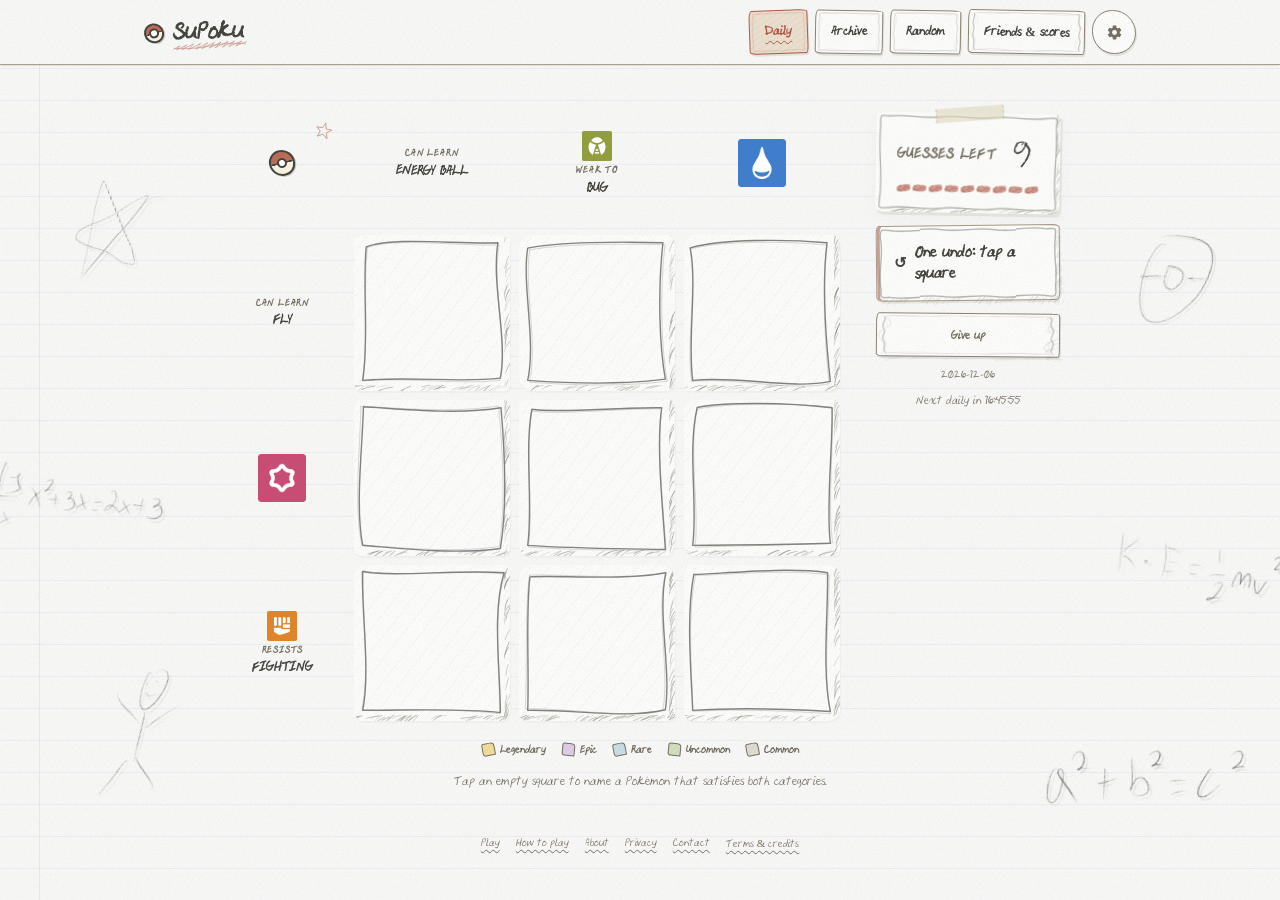
==== commit f131cadc: "Remove the duplicate SuPoku label from the grid corner The title already appears in the top bar; the" ====
--- a/index.html
+++ b/index.html
@@ -161,7 +161,7 @@
 
 <div id="toast" class="toast" hidden></div>
 
-<script src="app.js?v=archive-1"></script>
+<script src="app.js?v=archive-2"></script>
 <script src="social.js"></script>
 <!-- SITE FOOTER START -->
 <footer class="site-footer"><nav aria-label="Site information"><a href="index.html">Play</a><a href="how-to-play.html">How to play</a><a href="about.html">About</a><a href="privacy.html">Privacy</a><a href="contact.html">Contact</a><a href="terms.html">Terms & credits</a></nav></footer>
--- a/style.css
+++ b/style.css
@@ -162,10 +162,6 @@
   gap: 5px;
 }
 .corner .ball { width: 26px; height: 26px; }
-.corner small {
-  font-size: 10px; font-weight: 800; color: var(--muted);
-  letter-spacing: .02em;
-}
 
 /* play squares */
 .cell {
@@ -556,7 +552,6 @@
   .rarity { font-size: 8px; padding: 1px 3px; top: 3px; left: 3px; }
   .cat-icon { width: 25px; height: 25px; }
   .cat-icon-solo { width: 38px; height: 38px; }
-  .corner small { font-size: 9px; }
 }
 @media (max-width: 400px) {
   .topbar { padding-inline: 10px; gap: 6px; }
@@ -1013,7 +1008,7 @@
 .done-next { margin: 12px 0 0; }
 .next-daily { margin-top: 2px; }
 
-.sheet-done { overflow-x: hidden; }
+
 .done-answers { text-align: left; }
 .answers-back { font-size: 12px; padding: 6px 12px; margin-bottom: 10px; }
 .answers-title { font-size: 17px !important; margin: 0 0 2px !important; text-align: center; }
@@ -1030,7 +1025,7 @@
   border: 1px solid var(--line); color: var(--ink); font-variant-numeric: tabular-nums;
 }
 
-.sheet-archive { max-width: 400px; overflow-x: hidden; }
+.sheet-archive { max-width: 400px; }
 .sheet-archive h2 { margin: 4px 0 6px; font-size: 21px; }
 .archive-sub { margin: 0 0 14px; color: var(--muted); font-size: 13px; }
 .archive-form { display: flex; align-items: center; gap: 8px; margin-bottom: 14px; flex-wrap: wrap; }
@@ -1060,3 +1055,49 @@
 @media (max-width: 560px) {
   .topbar-actions { flex-wrap: wrap; justify-content: flex-end; }
 }
+
+/* ------------------------------------------------ nine-slice paper frames ---
+ * The squiggly outline and hatched shadow used to be masks stretched to each
+ * panel's full size, so on a big dialog the wobble sat 30-50px inside the edge
+ * and crossed the text. As nine-slice border images, the hand-drawn corners
+ * keep their size and the wobbly edges repeat rather than stretch, so the lines
+ * stay within a fixed --frame distance of the edge at any size and content
+ * padding always clears them. */
+.panel-card, .settings-pop, .sheet, .document-page article {
+  --frame: 22px;
+  --frame-img: url("assets/frames/frame-a-light.svg");
+  --shadow-img: url("assets/frames/shadow-a-light.svg");
+}
+.panel-card, .settings-pop { --frame: 13px; }
+.undo-card { --frame-img: url("assets/frames/frame-b-light.svg"); }
+.sheet { --shadow-img: url("assets/frames/shadow-b-light.svg"); }
+[data-theme="dark"] :is(.panel-card, .settings-pop, .sheet, .document-page article) {
+  --frame-img: url("assets/frames/frame-a-dark.svg");
+  --shadow-img: url("assets/frames/shadow-a-dark.svg");
+}
+[data-theme="dark"] .undo-card { --frame-img: url("assets/frames/frame-b-dark.svg"); }
+[data-theme="dark"] .sheet { --shadow-img: url("assets/frames/shadow-b-dark.svg"); }
+
+.panel-card::after, .settings-pop::after, .sheet::after, .document-page article::after {
+  mask: none; background: none; opacity: .5;
+  border: var(--frame) solid transparent;
+  border-image: var(--frame-img) 24 / var(--frame) round;
+}
+.panel-card:not(.guess-card)::before, .settings-pop::before, .sheet::before, .document-page article::before {
+  mask: none; background: none;
+  border: var(--frame) solid transparent;
+  border-image: var(--shadow-img) 24 / var(--frame) round;
+}
+
+/* Keep text clear of the frame: at least the frame band plus a little air. */
+.sheet { padding: calc(var(--frame) + 8px); }
+.sheet-close { top: 10px; right: 12px; }
+.document-page article { padding: max(calc(var(--frame) + 10px), clamp(18px, 4vw, 36px)); }
+.settings-pop { padding: 16px 18px; }
+.panel-card:not(.guess-card) { padding-inline: 17px; }
+@media (max-width: 400px) {
+  .sheet { padding: calc(var(--frame) + 6px) calc(var(--frame) + 2px); }
+}
+/* Sheets scroll when tall; a shadow hanging past the edge would add a stray
+   scrollbar and scroll away with the content, so keep it inside the edge. */
+.sheet::before { inset: 1px 0 0 2px; }
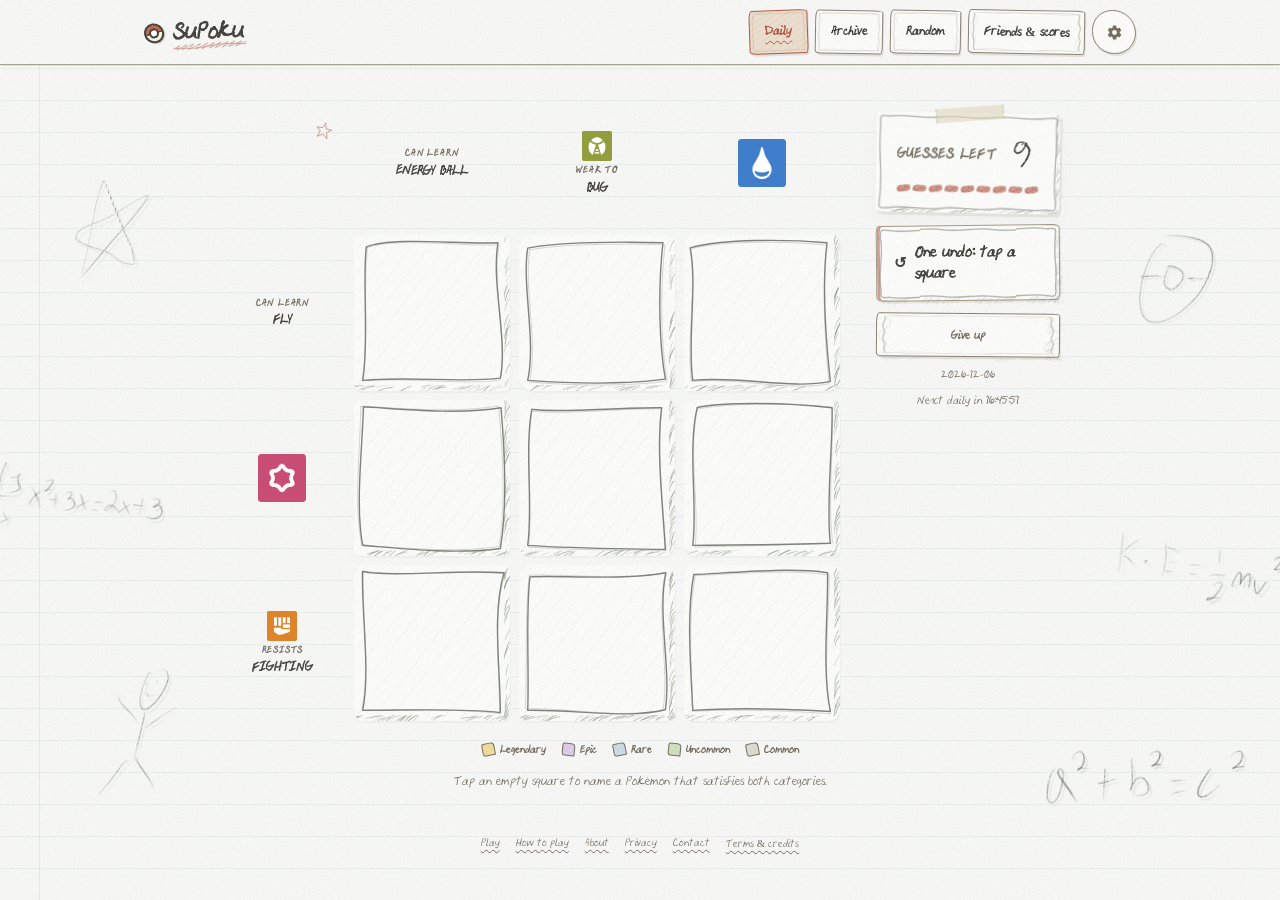
==== commit a867e3c7: "Remove the Poke Ball from the grid corner" ====
--- a/index.html
+++ b/index.html
@@ -161,7 +161,7 @@
 
 <div id="toast" class="toast" hidden></div>
 
-<script src="app.js?v=archive-2"></script>
+<script src="app.js?v=archive-3"></script>
 <script src="social.js"></script>
 <!-- SITE FOOTER START -->
 <footer class="site-footer"><nav aria-label="Site information"><a href="index.html">Play</a><a href="how-to-play.html">How to play</a><a href="about.html">About</a><a href="privacy.html">Privacy</a><a href="contact.html">Contact</a><a href="terms.html">Terms & credits</a></nav></footer>
--- a/style.css
+++ b/style.css
@@ -161,7 +161,6 @@
   display: flex; flex-direction: column; align-items: center; justify-content: center;
   gap: 5px;
 }
-.corner .ball { width: 26px; height: 26px; }
 
 /* play squares */
 .cell {
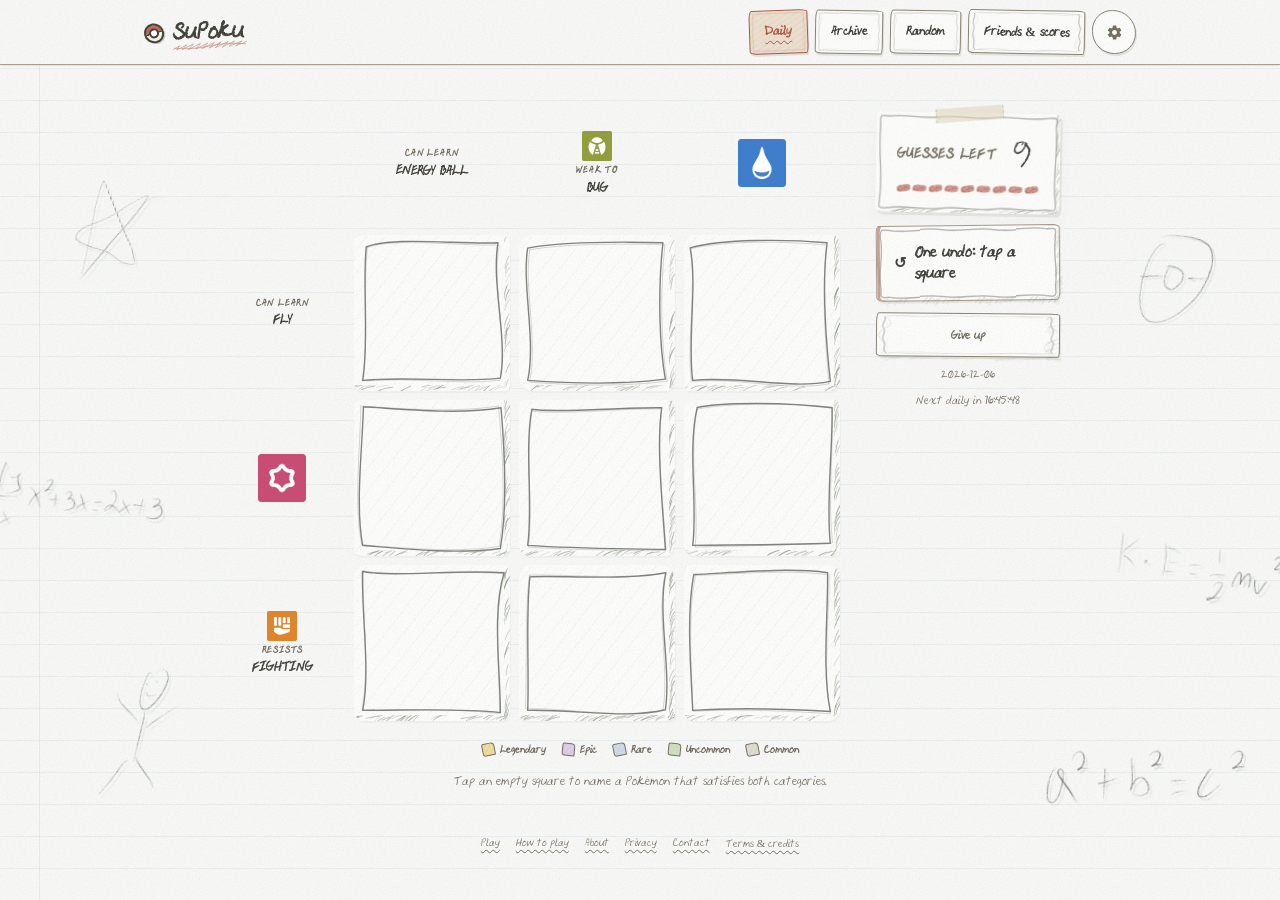
==== commit edb40114: "Serve the site from supoku.net Set the public site URL (canonical links, sitemap and robots.txt) and" ====
--- a/index.html
+++ b/index.html
@@ -11,6 +11,7 @@
 <link rel="stylesheet" href="style.css">
 <link rel="stylesheet" href="social.css">
 <!-- SITE META START -->
+<link rel="canonical" href="https://supoku.net/">
 <!-- SITE META END -->
 </head>
 <body>
--- a/style.css
+++ b/style.css
@@ -912,14 +912,6 @@
   background: var(--scribble-shadow);
   mask: url("assets/doodle-shadow.svg") 0 0 / 18px 18px repeat;
 }
-.corner { position: relative; }
-.corner::after {
-  content: ""; position: absolute; width: 20px; height: 20px;
-  right: 9%; top: 16%; pointer-events: none;
-  background: var(--accent); opacity: .65;
-  mask: url("assets/doodle-star.svg") center / contain no-repeat;
-  transform: rotate(13deg);
-}
 .ball { transform: rotate(-9deg); }
 .pill:not(.is-active) { transform: rotate(1deg); }
 .scorepanel > .undo-card { transform: rotate(-.6deg); }
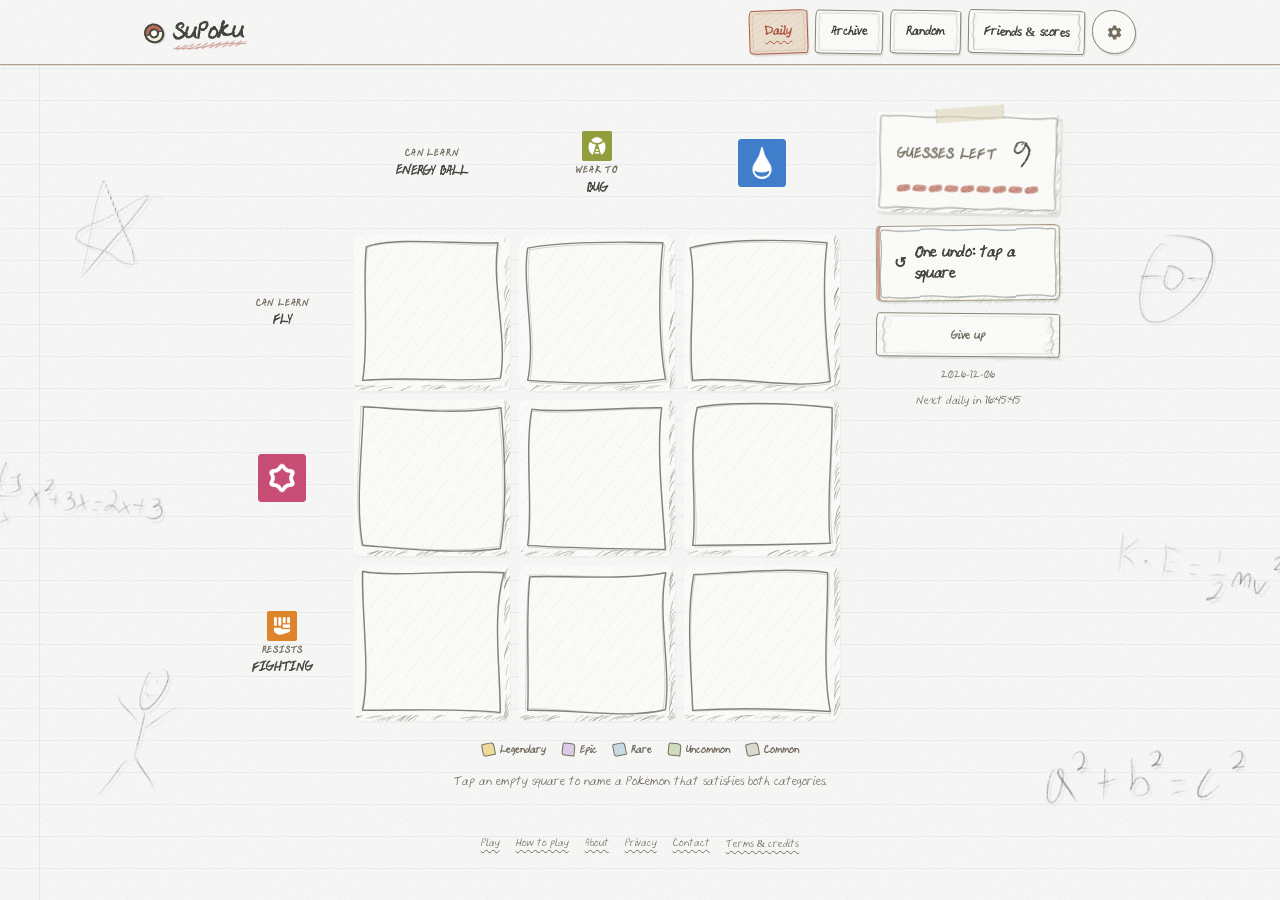
==== commit 5108025b: "Use the Poke Ball logo as the site icon Draw the top-bar logo as an SVG favicon, with its dark-theme" ====
--- a/index.html
+++ b/index.html
@@ -11,6 +11,7 @@
 <link rel="stylesheet" href="style.css">
 <link rel="stylesheet" href="social.css">
 <!-- SITE META START -->
+<link rel="icon" href="assets/favicon.svg" type="image/svg+xml">
 <link rel="canonical" href="https://supoku.net/">
 <!-- SITE META END -->
 </head>
